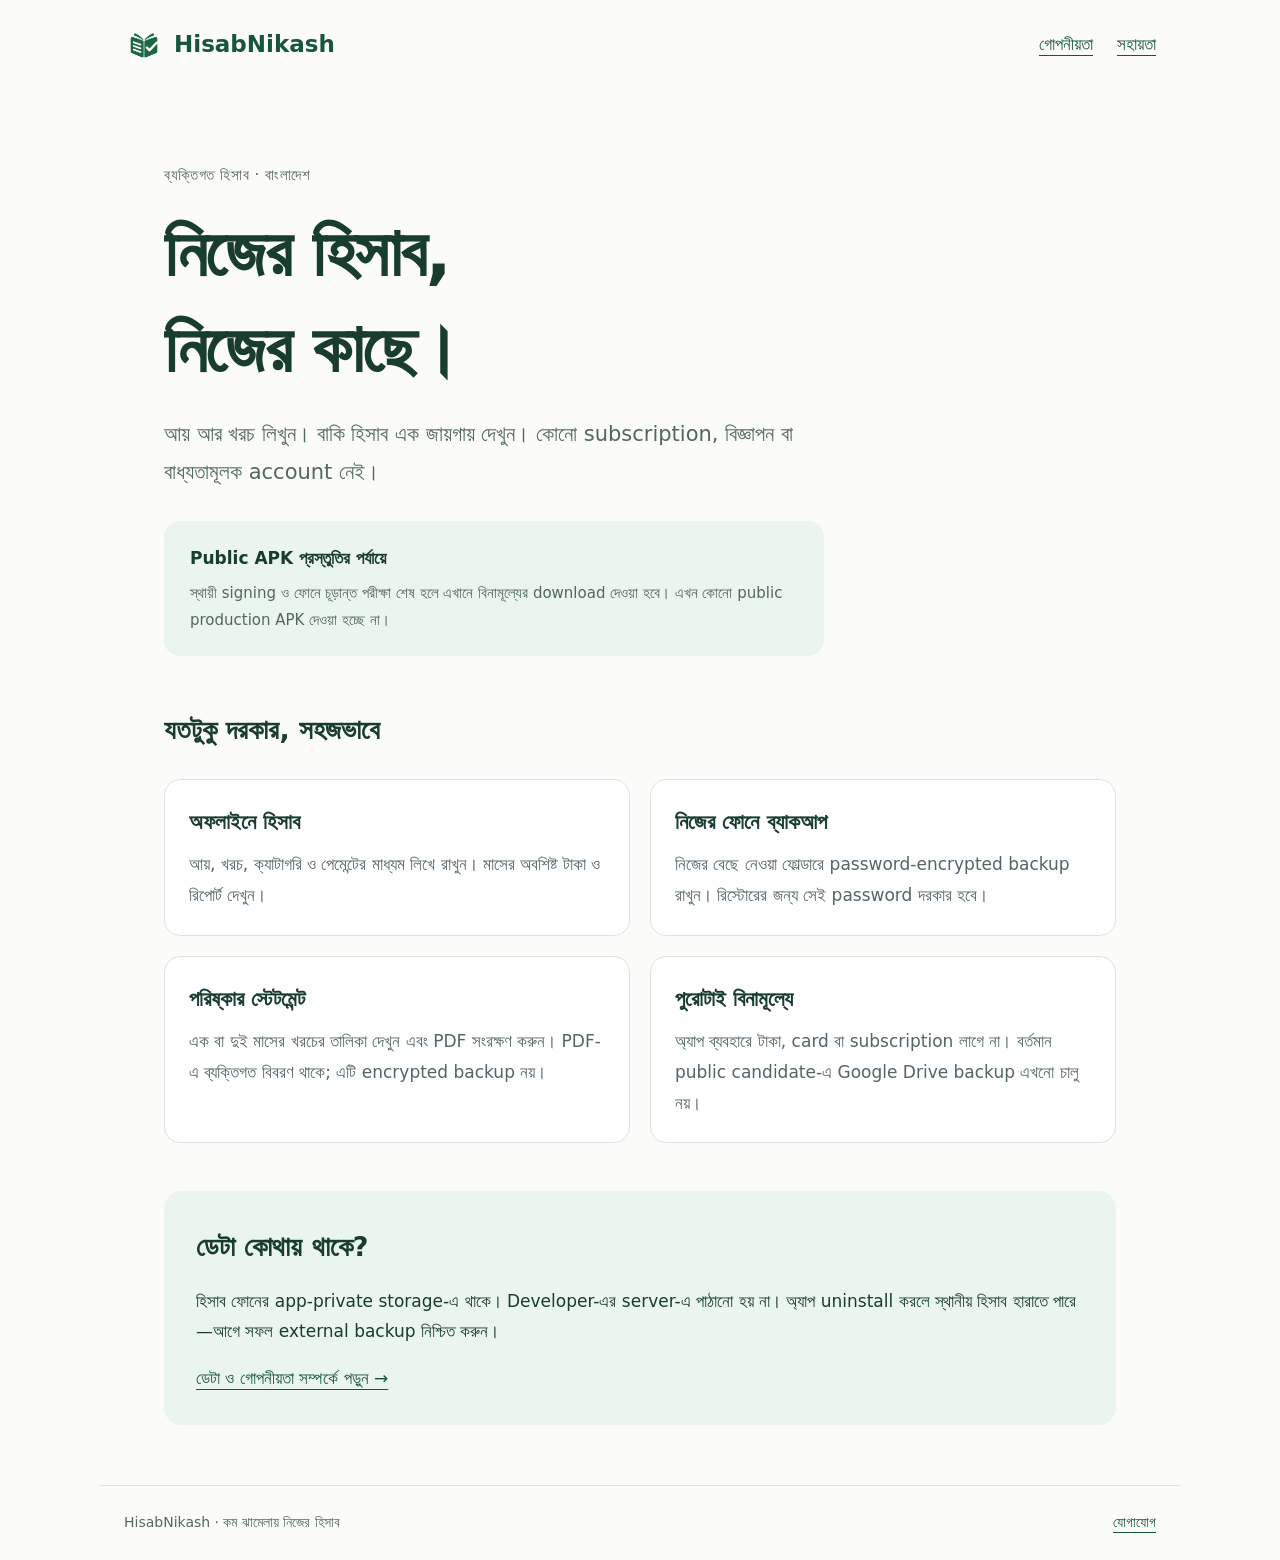
==== index.html @ 5a1609f4 "docs: publish free app information and pending release status" ====
<!doctype html>
<html lang="bn"><head><meta charset="utf-8"><meta name="viewport" content="width=device-width,initial-scale=1"><meta name="description" content="HisabNikash — বাংলাদেশের জন্য সহজ, বিনামূল্যের ব্যক্তিগত হিসাব।"><meta http-equiv="Content-Security-Policy" content="default-src 'self'; style-src 'self'; img-src 'self'; object-src 'none'; base-uri 'none'; form-action 'none'"><title>HisabNikash — নিজের হিসাব, নিজের কাছে</title><link rel="stylesheet" href="style.css"></head>
<body><header><a class="brand" href="index.html"><img src="logo.png" width="40" height="40" alt="">HisabNikash</a><nav aria-label="তথ্য"><a href="privacy.html">গোপনীয়তা</a><a href="support.html">সহায়তা</a></nav></header>
<main><section class="hero"><p class="eyebrow">ব্যক্তিগত হিসাব · বাংলাদেশ</p><h1>নিজের হিসাব,<br>নিজের কাছে।</h1><p class="lead">আয় আর খরচ লিখুন। বাকি হিসাব এক জায়গায় দেখুন। কোনো subscription, বিজ্ঞাপন বা বাধ্যতামূলক account নেই।</p><div class="release"><strong>Public APK প্রস্তুতির পর্যায়ে</strong><p>স্থায়ী signing ও ফোনে চূড়ান্ত পরীক্ষা শেষ হলে এখানে বিনামূল্যের download দেওয়া হবে। এখন কোনো public production APK দেওয়া হচ্ছে না।</p></div></section>
<section aria-labelledby="features"><h2 id="features">যতটুকু দরকার, সহজভাবে</h2><div class="grid"><article><h3>অফলাইনে হিসাব</h3><p>আয়, খরচ, ক্যাটাগরি ও পেমেন্টের মাধ্যম লিখে রাখুন। মাসের অবশিষ্ট টাকা ও রিপোর্ট দেখুন।</p></article><article><h3>নিজের ফোনে ব্যাকআপ</h3><p>নিজের বেছে নেওয়া ফোল্ডারে password-encrypted backup রাখুন। রিস্টোরের জন্য সেই password দরকার হবে।</p></article><article><h3>পরিষ্কার স্টেটমেন্ট</h3><p>এক বা দুই মাসের খরচের তালিকা দেখুন এবং PDF সংরক্ষণ করুন। PDF-এ ব্যক্তিগত বিবরণ থাকে; এটি encrypted backup নয়।</p></article><article><h3>পুরোটাই বিনামূল্যে</h3><p>অ্যাপ ব্যবহারে টাকা, card বা subscription লাগে না। বর্তমান public candidate-এ Google Drive backup এখনো চালু নয়।</p></article></div></section>
<section class="note"><h2>ডেটা কোথায় থাকে?</h2><p>হিসাব ফোনের app-private storage-এ থাকে। Developer-এর server-এ পাঠানো হয় না। অ্যাপ uninstall করলে স্থানীয় হিসাব হারাতে পারে—আগে সফল external backup নিশ্চিত করুন।</p><a href="privacy.html">ডেটা ও গোপনীয়তা সম্পর্কে পড়ুন →</a></section></main>
<footer><span>HisabNikash · কম ঝামেলায় নিজের হিসাব</span><a href="support.html">যোগাযোগ</a></footer></body></html>
---- style.css ----
:root{color-scheme:light;--ink:#183c2d;--muted:#52685c;--green:#17563d;--mint:#eaf5ee;--line:#dbe5de;--paper:#fbfcf9}*{box-sizing:border-box}body{margin:0;background:var(--paper);color:var(--ink);font:17px/1.8 system-ui,"Noto Sans Bengali",sans-serif}header,footer{max-width:1080px;margin:auto;padding:24px;display:flex;align-items:center;justify-content:space-between;gap:20px}.brand{font-size:23px;font-weight:750;display:flex;align-items:center;gap:10px;text-decoration:none}nav{display:flex;gap:24px}a{color:var(--green);text-underline-offset:5px}a:focus-visible{outline:3px solid var(--green);outline-offset:5px;border-radius:3px}main{max-width:1000px;margin:auto;padding:0 24px 60px}.hero{padding:65px 0 50px;max-width:760px}.eyebrow{letter-spacing:.04em;color:var(--muted);font-size:15px}h1{font-size:clamp(38px,7vw,68px);line-height:1.4;letter-spacing:-.025em;margin:14px 0 20px}h2{font-size:27px;margin:0 0 14px}h3{font-size:21px;margin:0 0 8px}.lead{font-size:21px;max-width:660px;color:var(--muted)}p{margin:8px 0 16px}.release{margin-top:30px;padding:22px 26px;background:var(--mint);border-radius:16px;max-width:660px}.release p{font-size:15px;margin:6px 0 0;color:var(--muted)}.grid{display:grid;grid-template-columns:1fr 1fr;gap:20px;margin:24px 0 48px}article{padding:24px;border:1px solid var(--line);border-radius:16px;background:white}article p{color:var(--muted);margin-bottom:0}.note{padding:32px;border-radius:18px;background:var(--mint)}footer{border-top:1px solid var(--line);font-size:14px;color:var(--muted)}.document{max-width:760px;padding-top:40px}.document h1{font-size:38px}.document h2{font-size:23px;margin-top:32px}.document li{margin-bottom:12px}.tag{display:inline-block;color:var(--muted);font-size:14px} @media(max-width:600px){header{align-items:flex-start;flex-direction:column;padding:20px 24px}nav{gap:24px;font-size:15px}.hero{padding-top:30px}.grid{grid-template-columns:1fr;gap:14px}.note{padding:24px}footer{align-items:flex-start;flex-direction:column}.lead{font-size:18px}.brand{font-size:22px}}
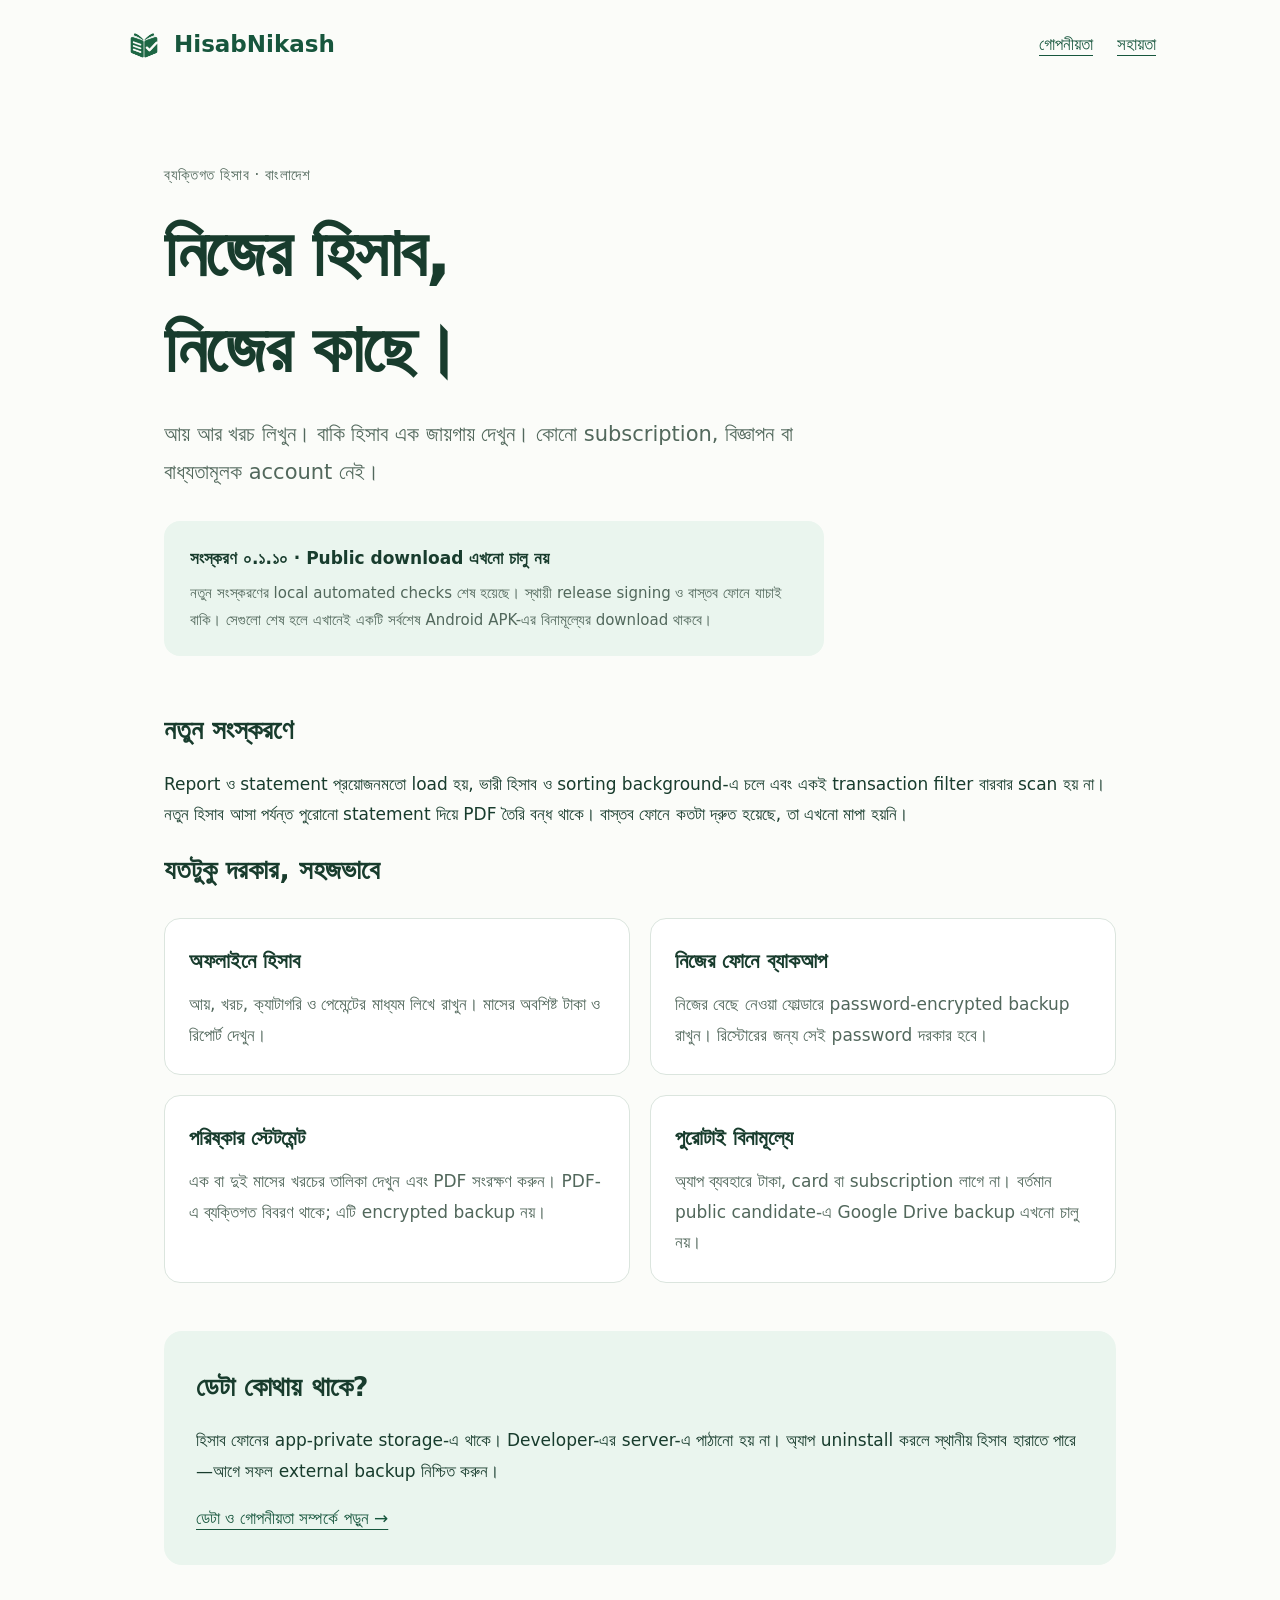
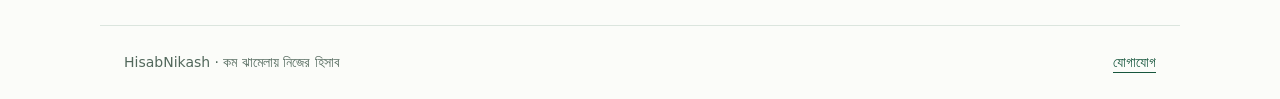
==== commit f3e66510: "docs: update public status for 0.1.10 candidate" ====
--- a/index.html
+++ b/index.html
@@ -1,7 +1,8 @@
 <!doctype html>
 <html lang="bn"><head><meta charset="utf-8"><meta name="viewport" content="width=device-width,initial-scale=1"><meta name="description" content="HisabNikash — বাংলাদেশের জন্য সহজ, বিনামূল্যের ব্যক্তিগত হিসাব।"><meta http-equiv="Content-Security-Policy" content="default-src 'self'; style-src 'self'; img-src 'self'; object-src 'none'; base-uri 'none'; form-action 'none'"><title>HisabNikash — নিজের হিসাব, নিজের কাছে</title><link rel="stylesheet" href="style.css"></head>
 <body><header><a class="brand" href="index.html"><img src="logo.png" width="40" height="40" alt="">HisabNikash</a><nav aria-label="তথ্য"><a href="privacy.html">গোপনীয়তা</a><a href="support.html">সহায়তা</a></nav></header>
-<main><section class="hero"><p class="eyebrow">ব্যক্তিগত হিসাব · বাংলাদেশ</p><h1>নিজের হিসাব,<br>নিজের কাছে।</h1><p class="lead">আয় আর খরচ লিখুন। বাকি হিসাব এক জায়গায় দেখুন। কোনো subscription, বিজ্ঞাপন বা বাধ্যতামূলক account নেই।</p><div class="release"><strong>Public APK প্রস্তুতির পর্যায়ে</strong><p>স্থায়ী signing ও ফোনে চূড়ান্ত পরীক্ষা শেষ হলে এখানে বিনামূল্যের download দেওয়া হবে। এখন কোনো public production APK দেওয়া হচ্ছে না।</p></div></section>
+<main><section class="hero"><p class="eyebrow">ব্যক্তিগত হিসাব · বাংলাদেশ</p><h1>নিজের হিসাব,<br>নিজের কাছে।</h1><p class="lead">আয় আর খরচ লিখুন। বাকি হিসাব এক জায়গায় দেখুন। কোনো subscription, বিজ্ঞাপন বা বাধ্যতামূলক account নেই।</p><div class="release" aria-labelledby="release-status"><strong id="release-status">সংস্করণ ০.১.১০ · Public download এখনো চালু নয়</strong><p>নতুন সংস্করণের local automated checks শেষ হয়েছে। স্থায়ী release signing ও বাস্তব ফোনে যাচাই বাকি। সেগুলো শেষ হলে এখানেই একটি সর্বশেষ Android APK-এর বিনামূল্যের download থাকবে।</p></div></section>
+<section aria-labelledby="updates"><h2 id="updates">নতুন সংস্করণে</h2><p>Report ও statement প্রয়োজনমতো load হয়, ভারী হিসাব ও sorting background-এ চলে এবং একই transaction filter বারবার scan হয় না। নতুন হিসাব আসা পর্যন্ত পুরোনো statement দিয়ে PDF তৈরি বন্ধ থাকে। বাস্তব ফোনে কতটা দ্রুত হয়েছে, তা এখনো মাপা হয়নি।</p></section>
 <section aria-labelledby="features"><h2 id="features">যতটুকু দরকার, সহজভাবে</h2><div class="grid"><article><h3>অফলাইনে হিসাব</h3><p>আয়, খরচ, ক্যাটাগরি ও পেমেন্টের মাধ্যম লিখে রাখুন। মাসের অবশিষ্ট টাকা ও রিপোর্ট দেখুন।</p></article><article><h3>নিজের ফোনে ব্যাকআপ</h3><p>নিজের বেছে নেওয়া ফোল্ডারে password-encrypted backup রাখুন। রিস্টোরের জন্য সেই password দরকার হবে।</p></article><article><h3>পরিষ্কার স্টেটমেন্ট</h3><p>এক বা দুই মাসের খরচের তালিকা দেখুন এবং PDF সংরক্ষণ করুন। PDF-এ ব্যক্তিগত বিবরণ থাকে; এটি encrypted backup নয়।</p></article><article><h3>পুরোটাই বিনামূল্যে</h3><p>অ্যাপ ব্যবহারে টাকা, card বা subscription লাগে না। বর্তমান public candidate-এ Google Drive backup এখনো চালু নয়।</p></article></div></section>
 <section class="note"><h2>ডেটা কোথায় থাকে?</h2><p>হিসাব ফোনের app-private storage-এ থাকে। Developer-এর server-এ পাঠানো হয় না। অ্যাপ uninstall করলে স্থানীয় হিসাব হারাতে পারে—আগে সফল external backup নিশ্চিত করুন।</p><a href="privacy.html">ডেটা ও গোপনীয়তা সম্পর্কে পড়ুন →</a></section></main>
 <footer><span>HisabNikash · কম ঝামেলায় নিজের হিসাব</span><a href="support.html">যোগাযোগ</a></footer></body></html>
